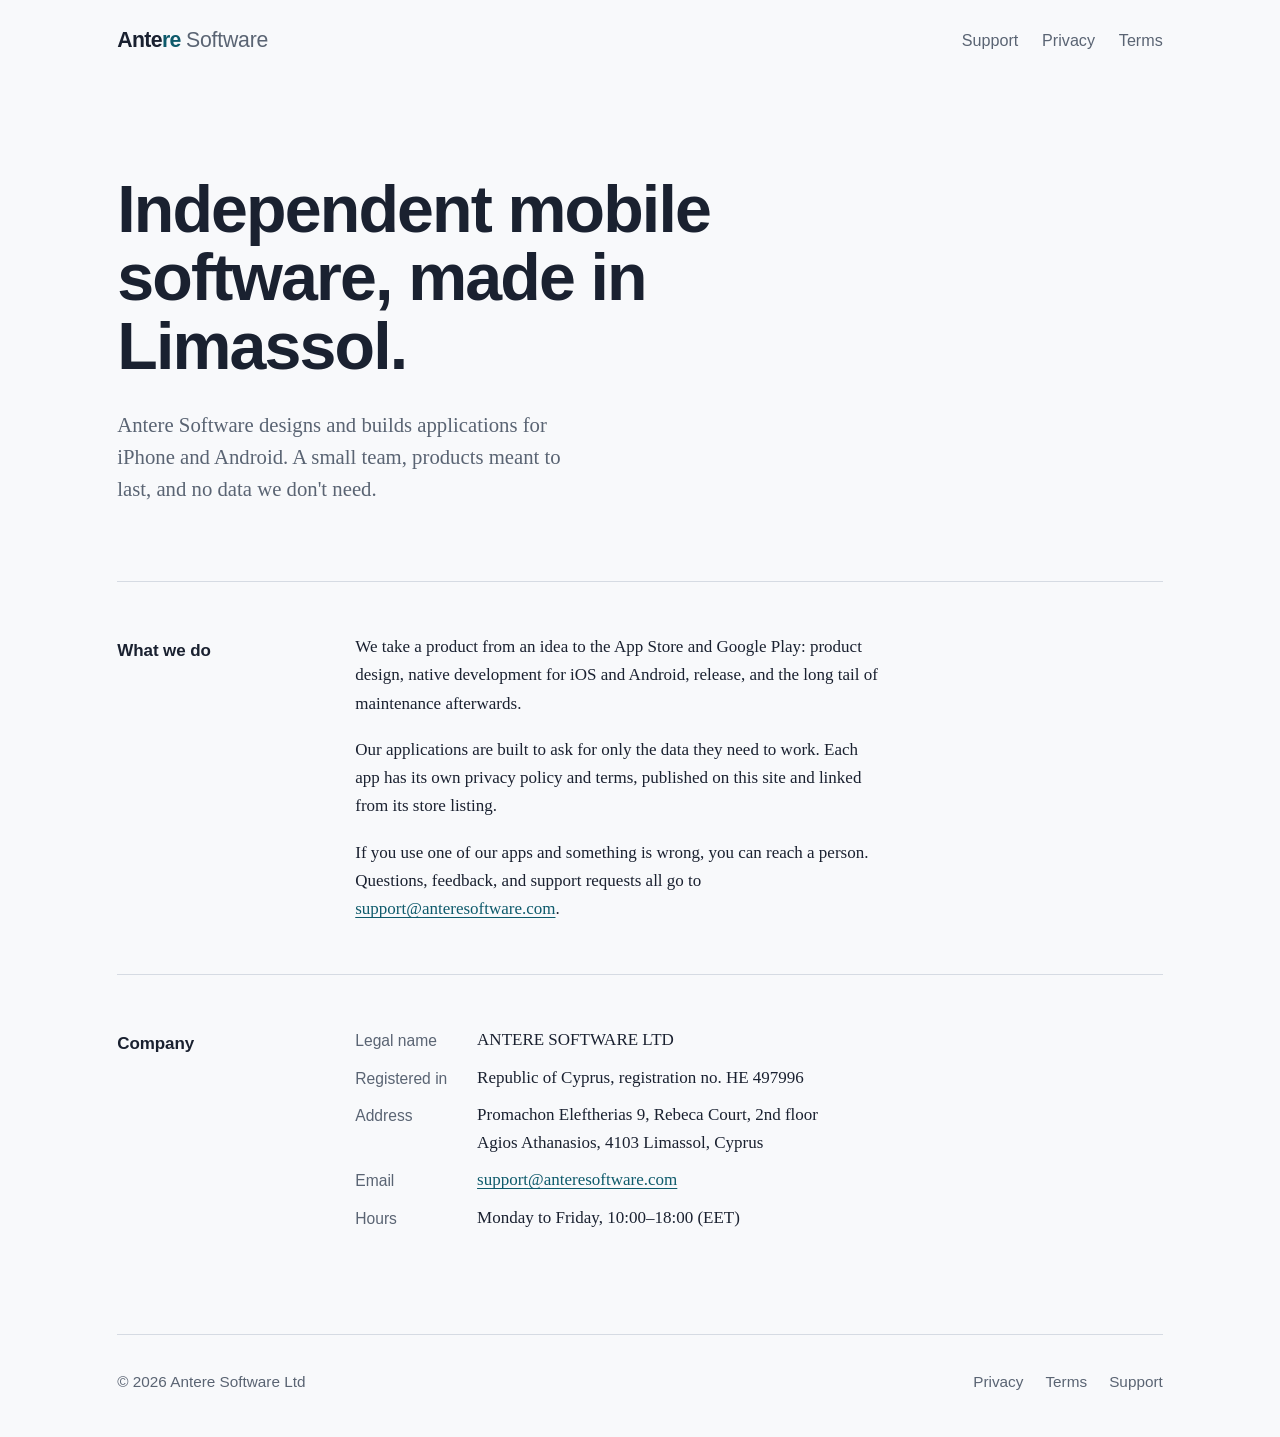
==== index.html @ 516176da "Company site: home, support, privacy, terms; Carob Health pages" ====
<!doctype html>
<html lang="en">
<head>
  <meta charset="utf-8">
  <meta name="viewport" content="width=device-width, initial-scale=1">
  <meta name="color-scheme" content="light dark">
  <script>if(/[?&]embed(=|&|$)/.test(location.search))document.documentElement.classList.add('embed')</script>
  <title>Antere Software — mobile apps for iPhone and Android, Limassol, Cyprus</title>
  <meta name="description" content="Antere Software Ltd is an independent software company in Limassol, Cyprus. We design and build mobile applications for iOS and Android.">
  <link rel="stylesheet" href="style.css">
  <link rel="icon" href="favicon.svg" type="image/svg+xml">
</head>
<body>
<div class="wrap">

  <header class="site-header">
    <a class="brand" href="/" aria-label="Antere Software home">Ante<span class="re">re</span> <span class="co">Software</span></a>
    <nav class="site-nav" aria-label="Site">
      <a href="/support.html">Support</a>
      <a href="/privacy.html">Privacy</a>
      <a href="/terms.html">Terms</a>
    </nav>
  </header>

  <main>
    <section class="hero">
      <h1>Independent mobile software, made in Limassol.</h1>
      <p>Antere Software designs and builds applications for iPhone and Android. A small team, products meant to last, and no data we don't need.</p>
    </section>

    <section class="row" aria-labelledby="what">
      <h2 id="what">What we do</h2>
      <div class="content">
        <p>We take a product from an idea to the App Store and Google Play: product design, native development for iOS and Android, release, and the long tail of maintenance afterwards.</p>
        <p>Our applications are built to ask for only the data they need to work. Each app has its own privacy policy and terms, published on this site and linked from its store listing.</p>
        <p>If you use one of our apps and something is wrong, you can reach a person. Questions, feedback, and support requests all go to <a href="mailto:support@anteresoftware.com">support@anteresoftware.com</a>.</p>
      </div>
    </section>

    <section class="row" aria-labelledby="company">
      <h2 id="company">Company</h2>
      <div class="content">
        <dl class="facts">
          <dt>Legal name</dt>
          <dd>ANTERE SOFTWARE LTD</dd>

          <dt>Registered in</dt>
          <dd>Republic of Cyprus, registration no. HE 497996</dd>

          <dt>Address</dt>
          <dd>Promachon Eleftherias 9, Rebeca Court, 2nd floor<br>Agios Athanasios, 4103 Limassol, Cyprus</dd>

          <dt>Email</dt>
          <dd><a href="mailto:support@anteresoftware.com">support@anteresoftware.com</a></dd>

          <!-- Uncomment once you have a public business number:
          <dt>Phone</dt>
          <dd>+357 00 000000</dd>
          -->

          <dt>Hours</dt>
          <dd>Monday to Friday, 10:00–18:00 (EET)</dd>
        </dl>
      </div>
    </section>
  </main>

  <footer class="site-footer">
    <div>© 2026 Antere Software Ltd</div>
    <nav aria-label="Legal">
      <a href="/privacy.html">Privacy</a>
      <a href="/terms.html">Terms</a>
      <a href="/support.html">Support</a>
    </nav>
  </footer>

</div>
</body>
</html>
---- style.css ----
/* Antere Software — site styles
   No external requests: system fonts only. */

:root {
  --paper: #f8f9fb;
  --ink: #1a2130;
  --slate: #5a6473;
  --line: #d6dbe3;
  --sea: #0e5a6b;
  --sea-dark: #0a434f;
  --measure: 62ch;
  --wrap: 64rem;

  --sans: ui-sans-serif, "Helvetica Neue", "Segoe UI", Roboto, Arial, sans-serif;
  --serif: Charter, "Iowan Old Style", "Palatino Linotype", "Book Antiqua", Georgia, serif;
  color-scheme: light dark;
}

@media (prefers-color-scheme: dark) {
  :root {
    --paper: #141821;
    --ink: #e8eaef;
    --slate: #a3abb8;
    --line: #2a3140;
    --sea: #6fc3d3;
    --sea-dark: #9adbe6;
  }
}

/* Embedded mode (?embed=1): bare document for in-app WebViews.
   Hides site navigation and tightens vertical spacing. */

.embed .site-header,
.embed .site-footer { display: none; }
.embed .page { padding: 1.25rem 0 2rem; }
.embed .hero { padding: 1.5rem 0 1rem; }

* { box-sizing: border-box; }

html { font-size: 17px; }

body {
  margin: 0;
  background: var(--paper);
  color: var(--ink);
  font-family: var(--serif);
  line-height: 1.65;
  -webkit-font-smoothing: antialiased;
  text-rendering: optimizeLegibility;
}

a { color: var(--sea); text-decoration-thickness: 1px; text-underline-offset: 3px; }
a:hover { color: var(--sea-dark); }
a:focus-visible, button:focus-visible {
  outline: 2px solid var(--sea);
  outline-offset: 3px;
  border-radius: 2px;
}

.wrap {
  max-width: var(--wrap);
  margin: 0 auto;
  padding: 0 1.25rem;
}

/* Header */

.site-header {
  display: flex;
  align-items: center;
  justify-content: space-between;
  gap: 1.5rem;
  padding: 1.6rem 0;
}

/* Wordmark: "Antere" set tight and heavy, "re" in the accent, "Software" light. */
.brand {
  color: var(--ink);
  text-decoration: none;
  font-family: var(--sans);
  font-weight: 700;
  font-size: 1.25rem;
  letter-spacing: -.03em;
  line-height: 1;
}
.brand .re { color: var(--sea); }
.brand .co { font-weight: 400; color: var(--slate); letter-spacing: -.01em; }
.brand:hover .co { color: var(--ink); }

.site-nav {
  display: flex;
  gap: 1.4rem;
  font-family: var(--sans);
  font-size: .95rem;
}
.site-nav a { color: var(--slate); text-decoration: none; }
.site-nav a:hover { color: var(--ink); }
.site-nav a[aria-current="page"] { color: var(--ink); text-decoration: underline; text-underline-offset: 5px; }

/* Hero */

.hero { padding: 5.5rem 0 4.5rem; }

.hero h1 {
  font-family: var(--sans);
  font-weight: 700;
  font-size: clamp(2.3rem, 5.4vw, 3.9rem);
  line-height: 1.04;
  letter-spacing: -.028em;
  margin: 0 0 1.6rem;
  max-width: 18ch;
}

.hero p {
  font-size: 1.22rem;
  line-height: 1.55;
  color: var(--slate);
  max-width: 44ch;
  margin: 0;
}

/* Labelled sections: label on the left, content on the right */

.row {
  display: grid;
  grid-template-columns: 11rem 1fr;
  gap: 2rem 3rem;
  padding: 3rem 0;
  border-top: 1px solid var(--line);
}

.row > h2 {
  font-family: var(--sans);
  font-weight: 600;
  font-size: 1rem;
  letter-spacing: -.005em;
  color: var(--ink);
  margin: .2rem 0 0;
}

.row .content { max-width: var(--measure); }
.row .content > p { margin: 0 0 1.1rem; }
.row .content > p:last-child { margin-bottom: 0; }
.row .content h3 {
  font-family: var(--sans);
  font-size: 1.05rem;
  font-weight: 600;
  margin: 1.6rem 0 .4rem;
}
.row .content h3:first-child { margin-top: 0; }

/* Definition list for company facts */

.facts {
  display: grid;
  grid-template-columns: max-content 1fr;
  gap: .55rem 1.75rem;
  margin: 0;
}
.facts dt { font-family: var(--sans); font-size: .92rem; color: var(--slate); padding-top: .12rem; }
.facts dd { margin: 0; }

/* App product page */

.app-hero {
  display: grid;
  grid-template-columns: 6rem 1fr;
  gap: 2rem;
  align-items: start;
  padding: 4rem 0 3rem;
}
.app-hero img {
  width: 6rem; height: 6rem;
  border-radius: 1.35rem;
  display: block;
}
.app-hero h1 {
  font-family: var(--sans);
  font-weight: 700;
  font-size: clamp(2rem, 4.6vw, 3.1rem);
  letter-spacing: -.025em;
  line-height: 1.05;
  margin: 0 0 1rem;
}
.app-hero .tagline {
  font-size: 1.18rem;
  line-height: 1.5;
  color: var(--slate);
  max-width: 46ch;
  margin: 0;
}
.feature-list { margin: 0; padding: 0; list-style: none; }
.feature-list li { margin: 0 0 .9rem; padding-left: 1.1rem; position: relative; }
.feature-list li::before {
  content: ""; position: absolute; left: 0; top: .72em;
  width: .4rem; height: .4rem; border-radius: 50%; background: var(--sea);
}
.feature-list strong { font-family: var(--sans); font-weight: 600; font-size: .98rem; }

@media (max-width: 40rem) {
  .app-hero { grid-template-columns: 1fr; gap: 1.2rem; padding: 2.5rem 0 2rem; }
  .app-hero img { width: 4.5rem; height: 4.5rem; border-radius: 1rem; }
}

/* Long-form pages (privacy, terms) */

.page { padding: 3.5rem 0 2rem; }
.page h1 {
  font-family: var(--sans);
  font-weight: 700;
  font-size: clamp(1.9rem, 4vw, 2.6rem);
  letter-spacing: -.022em;
  line-height: 1.1;
  margin: 0 0 .5rem;
}
.page .meta { font-family: var(--sans); color: var(--slate); font-size: .95rem; margin: 0 0 2.5rem; }

.prose { max-width: var(--measure); }
.prose h2 {
  font-family: var(--sans);
  font-size: 1.2rem;
  font-weight: 600;
  letter-spacing: -.01em;
  margin: 2.4rem 0 .6rem;
}
.prose p { margin: 0 0 1rem; }
.prose ul { padding-left: 1.2rem; margin: 0 0 1rem; }
.prose li { margin-bottom: .4rem; }
.prose address { font-style: normal; }

/* Footer */

.site-footer {
  margin-top: 3rem;
  padding: 2rem 0 2.5rem;
  border-top: 1px solid var(--line);
  display: flex;
  justify-content: space-between;
  gap: 1.5rem;
  flex-wrap: wrap;
  font-family: var(--sans);
  font-size: .9rem;
  color: var(--slate);
}
.site-footer nav { display: flex; gap: 1.3rem; }
.site-footer a { color: var(--slate); text-decoration: none; }
.site-footer a:hover { color: var(--ink); }

/* Small screens */

@media (max-width: 40rem) {
  .site-header { flex-direction: column; align-items: flex-start; gap: .9rem; }
  .hero { padding: 3.5rem 0 3rem; }
  .row { grid-template-columns: 1fr; gap: .9rem; padding: 2.2rem 0; }
  .facts { grid-template-columns: 1fr; gap: .2rem; }
  .facts dd { margin-bottom: .7rem; }
}

@media (prefers-reduced-motion: no-preference) {
  a { transition: color .12s ease; }
}
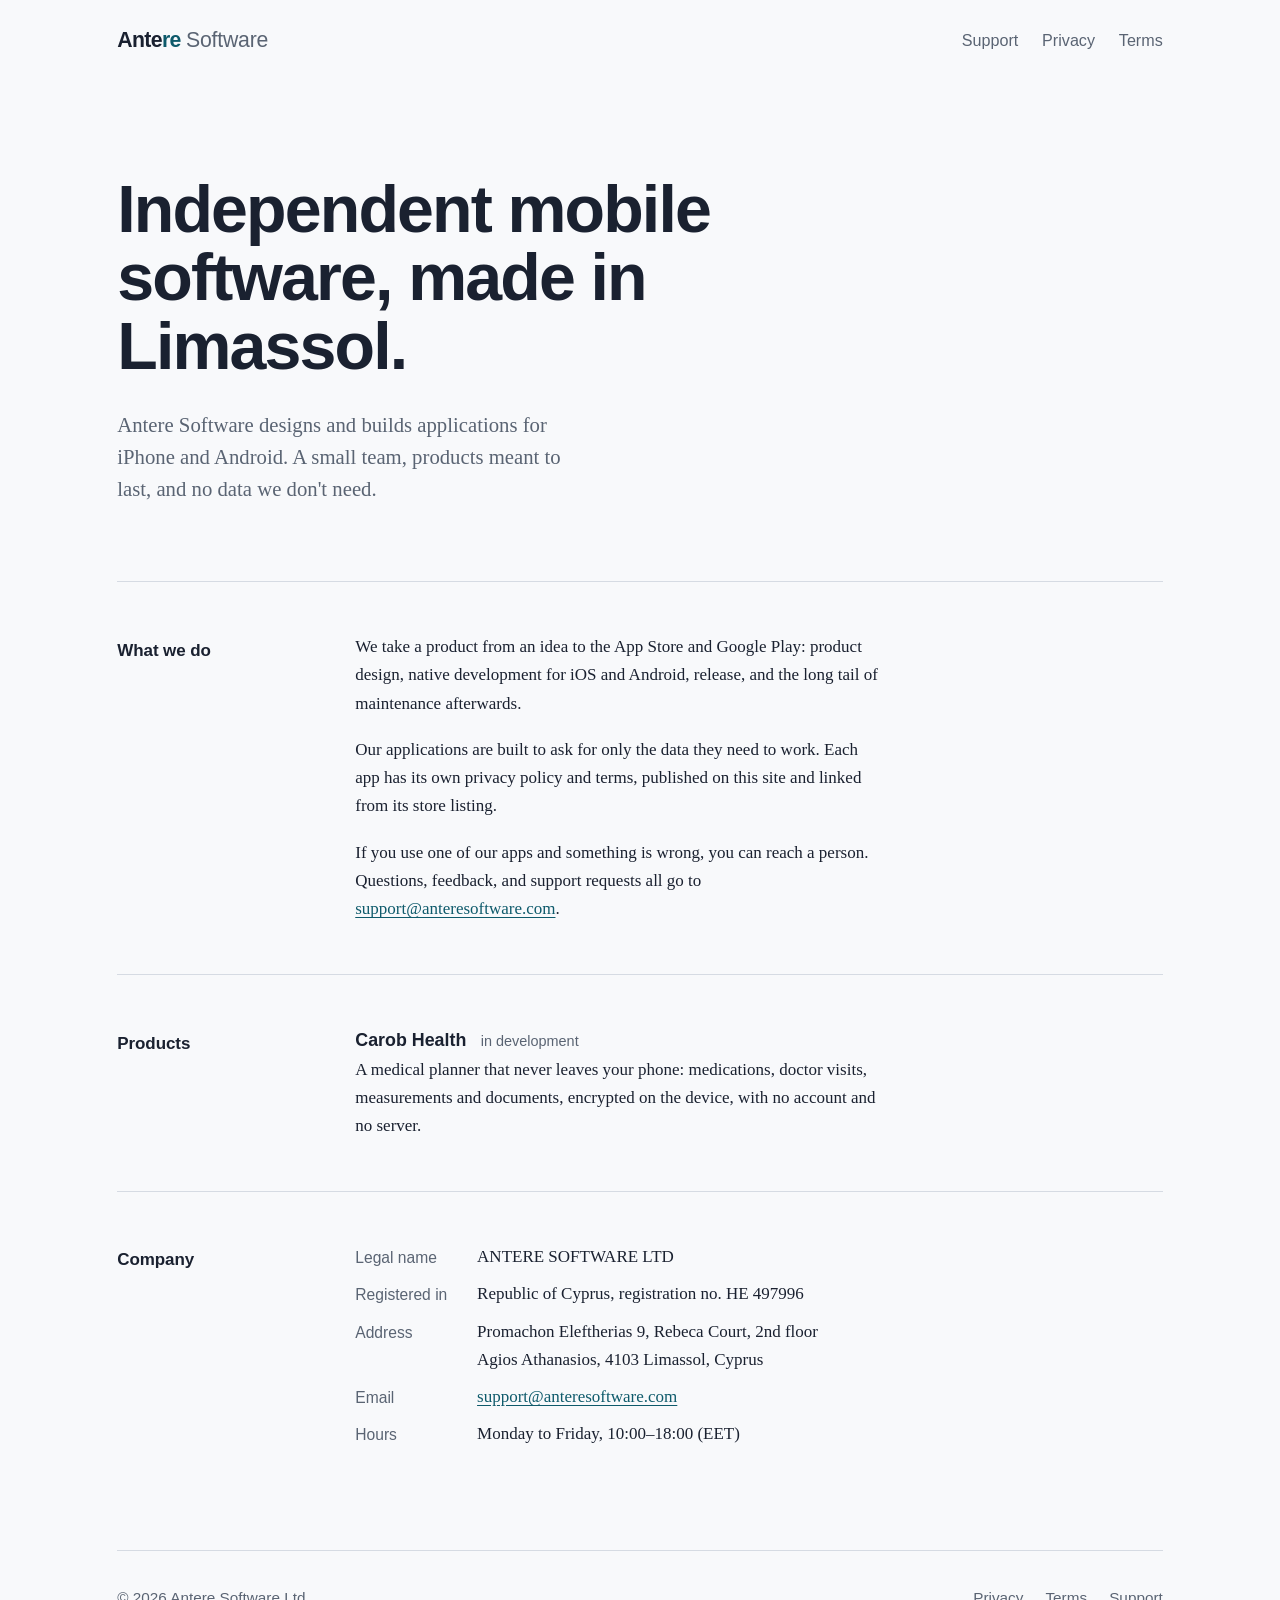
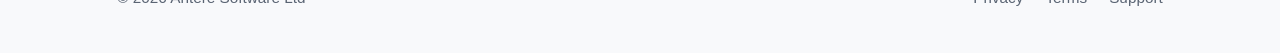
==== commit 89c9549d: "Home: Products section linking to Carob Health Co-Authored-By: Claude Fable 5.1 <noreply@anthropic.c" ====
--- a/index.html
+++ b/index.html
@@ -34,6 +34,17 @@
         <p>We take a product from an idea to the App Store and Google Play: product design, native development for iOS and Android, release, and the long tail of maintenance afterwards.</p>
         <p>Our applications are built to ask for only the data they need to work. Each app has its own privacy policy and terms, published on this site and linked from its store listing.</p>
         <p>If you use one of our apps and something is wrong, you can reach a person. Questions, feedback, and support requests all go to <a href="mailto:support@anteresoftware.com">support@anteresoftware.com</a>.</p>
+      </div>
+    </section>
+
+    <section class="row" aria-labelledby="products">
+      <h2 id="products">Products</h2>
+      <div class="content">
+        <p class="product">
+          <a href="/apps/carob-health/">Carob Health</a>
+          <span class="product-status">in development</span><br>
+          A medical planner that never leaves your phone: medications, doctor visits, measurements and documents, encrypted on the device, with no account and no server.
+        </p>
       </div>
     </section>
 
--- a/style.css
+++ b/style.css
@@ -149,6 +149,23 @@
 }
 .row .content h3:first-child { margin-top: 0; }
 
+/* Product entry on the home page */
+
+.product a {
+  font-family: var(--sans);
+  font-weight: 600;
+  font-size: 1.05rem;
+  color: var(--ink);
+  text-decoration: none;
+}
+.product a:hover { color: var(--sea-dark); text-decoration: underline; }
+.product-status {
+  font-family: var(--sans);
+  font-size: .85rem;
+  color: var(--slate);
+  margin-left: .6rem;
+}
+
 /* Definition list for company facts */
 
 .facts {
